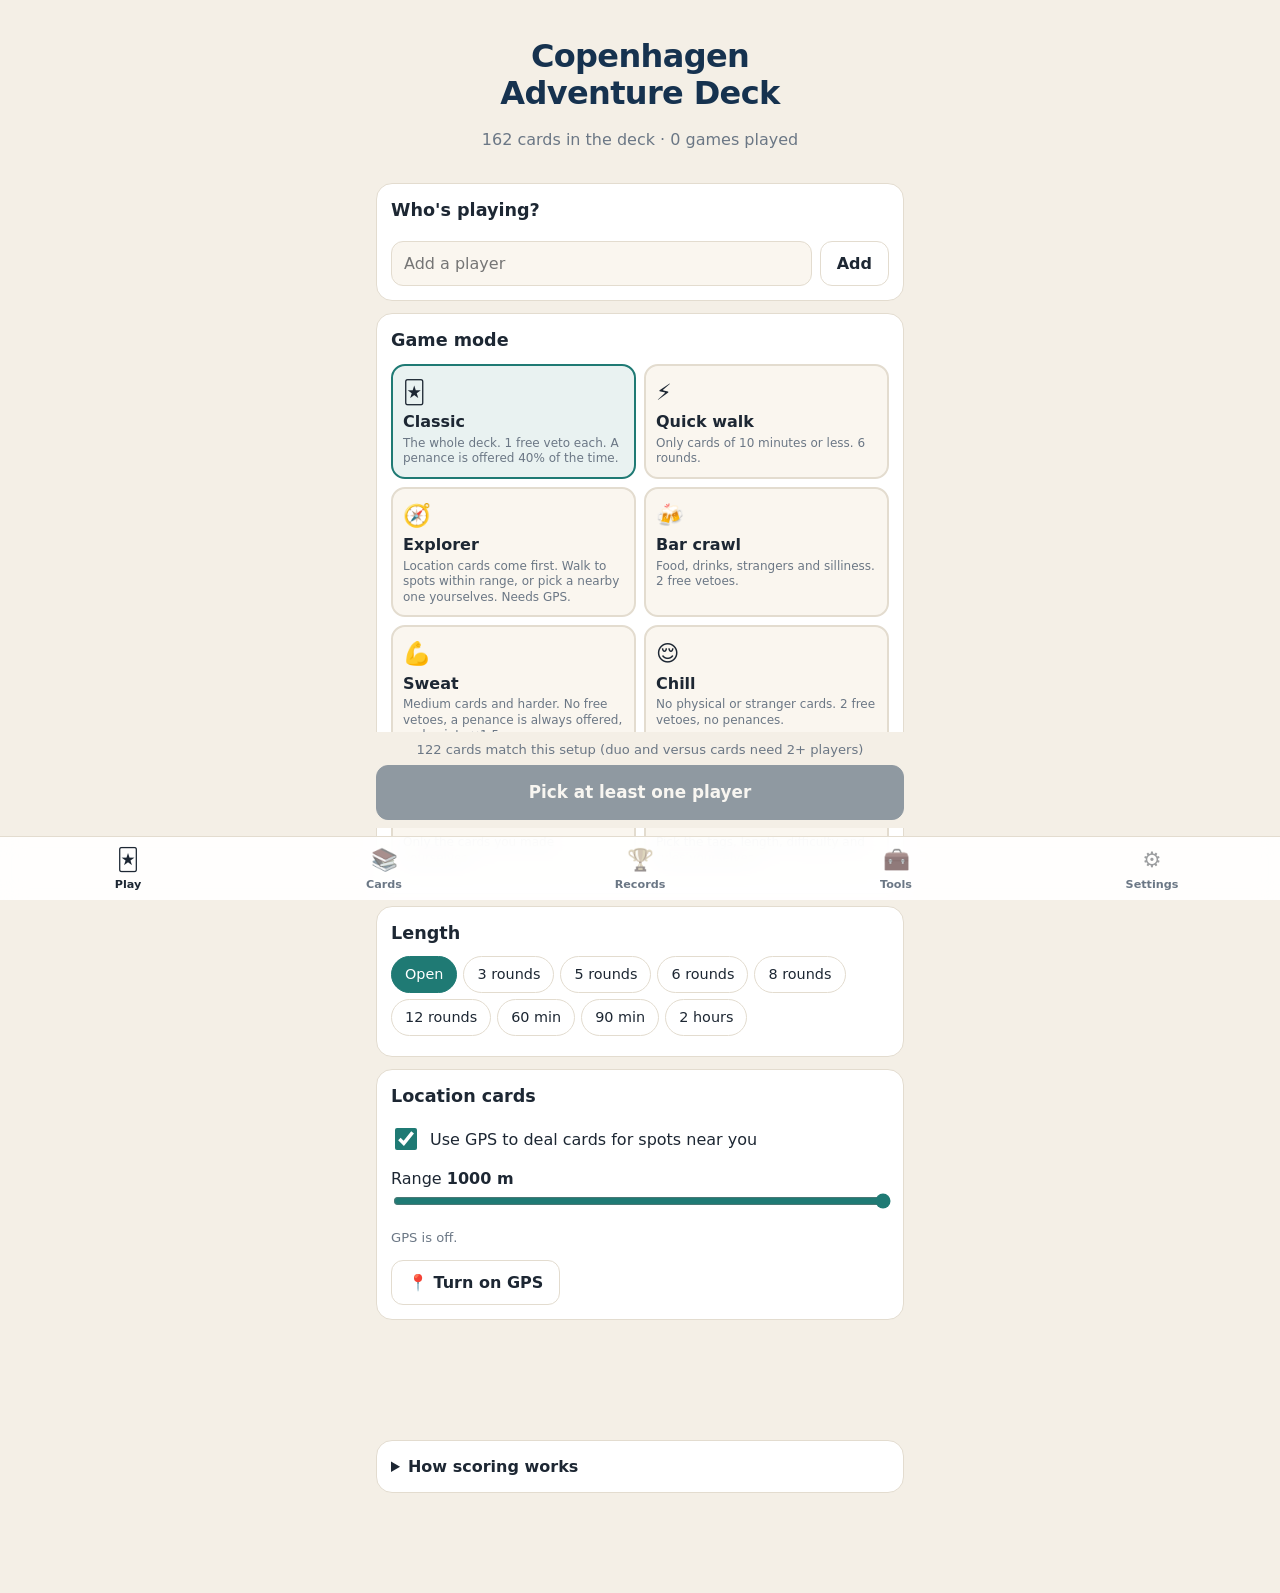
==== index.html @ 1a534b95 "Adventure Deck v2 Rebuild of the Koder challenge app as a home-screen web app: 162 cards (40 locatio" ====
<!DOCTYPE html>
<html lang="en">
<head>
  <meta charset="UTF-8">
  <meta name="viewport" content="width=device-width, initial-scale=1, viewport-fit=cover">
  <title>Adventure Deck</title>
  <meta name="description" content="A challenge card game for walking around Copenhagen with friends.">
  <meta name="theme-color" content="#16324f">
  <meta name="apple-mobile-web-app-capable" content="yes">
  <meta name="mobile-web-app-capable" content="yes">
  <meta name="apple-mobile-web-app-status-bar-style" content="black-translucent">
  <meta name="apple-mobile-web-app-title" content="Adventure Deck">
  <link rel="manifest" href="manifest.webmanifest">
  <link rel="icon" href="icons/icon-192.png">
  <link rel="apple-touch-icon" href="icons/icon-180.png">
  <link rel="stylesheet" href="css/app.css">
</head>
<body>
  <main id="view"><p class="muted center" style="padding-top:40vh">Shuffling the deck…</p></main>
  <nav class="tabs">
    <button data-tab="play" class="on"><span>🃏</span>Play</button>
    <button data-tab="cards"><span>📚</span>Cards</button>
    <button data-tab="records"><span>🏆</span>Records</button>
    <button data-tab="tools"><span>🧰</span>Tools</button>
    <button data-tab="settings"><span>⚙️</span>Settings</button>
  </nav>
  <div id="sheet"></div>
  <div id="toast" role="status" aria-live="polite"></div>
  <noscript>This app needs JavaScript.</noscript>
  <script type="module" src="js/app.js"></script>
</body>
</html>
---- css/app.css ----
/* Copenhagen Adventure Deck. Colours borrowed from Nyhavn facades. */
:root {
  --bg: #f4efe6; --surface: #ffffff; --surface-2: #faf6ef; --ink: #1d2733; --muted: #6b7785; --line: #e3dccf;
  --navy: #16324f; --teal: #1f7a74; --ochre: #d9981c; --red: #c8473b; --green: #2e8b57; --purple: #6b4fa0;
  --d1: var(--teal); --d2: var(--ochre); --d3: var(--red); --d4: var(--purple);
  --radius: 16px; --shadow: 0 6px 20px rgba(22, 50, 79, .10);
  --tabs-h: 64px;
  color-scheme: light;
}
@media (prefers-color-scheme: dark) {
  :root {
    --bg: #0e1620; --surface: #17212c; --surface-2: #1d2935; --ink: #e9eef3; --muted: #93a0ad; --line: #2a3644;
    --navy: #8fb6dc; --shadow: 0 6px 20px rgba(0, 0, 0, .35);
    color-scheme: dark;
  }
}

* { box-sizing: border-box; -webkit-tap-highlight-color: transparent; }
html { -webkit-text-size-adjust: 100%; }
body {
  margin: 0; background: var(--bg); color: var(--ink);
  font: 16px/1.45 -apple-system, BlinkMacSystemFont, "Segoe UI", Roboto, system-ui, sans-serif;
  padding: env(safe-area-inset-top) 0 calc(var(--tabs-h) + env(safe-area-inset-bottom));
  min-height: 100vh;
}
main { max-width: 560px; margin: 0 auto; padding: 12px 16px 24px; }
h1 { font-size: 1.6rem; line-height: 1.15; margin: 8px 0; }
h2 { font-size: 1.1rem; margin: 0 0 10px; }
h3 { font-size: .9rem; margin: 14px 0 6px; color: var(--muted); font-weight: 600; }
small, .small { font-size: .82rem; }
.muted { color: var(--muted); }
.center { text-align: center; }
.warn { color: var(--red); }
a { color: var(--teal); }

/* ── Buttons, chips ─────────────────────────────── */
.btn {
  appearance: none; border: 1px solid var(--line); background: var(--surface); color: var(--ink);
  font: inherit; font-weight: 600; padding: 10px 16px; border-radius: 12px; cursor: pointer;
  display: inline-flex; align-items: center; justify-content: center; gap: 6px; text-decoration: none; min-height: 44px;
  transition: transform .08s, background .15s;
}
.btn:active { transform: scale(.97); }
.btn[disabled] { opacity: .45; pointer-events: none; }
.btn.primary { background: var(--navy); border-color: var(--navy); color: #fff; }
@media (prefers-color-scheme: dark) { .btn.primary { color: #0e1620; } }
.btn.ok { background: var(--green); border-color: var(--green); color: #fff; }
.btn.bad { color: var(--red); border-color: color-mix(in srgb, var(--red) 40%, var(--line)); }
.btn.ghost { background: transparent; border-color: transparent; color: var(--muted); }
.btn.big { padding: 14px 20px; font-size: 1.05rem; min-height: 52px; }
.btn.small { padding: 6px 12px; min-height: 36px; font-size: .88rem; }
.btn small { font-weight: 500; opacity: .85; }
.icon-btn { border: 0; background: transparent; color: var(--ink); font-size: 1.5rem; line-height: 1; padding: 4px 8px; cursor: pointer; }
.file-btn { position: relative; }
.row { display: flex; flex-wrap: wrap; gap: 8px; align-items: center; margin-top: 8px; }
.row.center { justify-content: center; }
.col { display: flex; flex-direction: column; gap: 8px; margin-top: 12px; }

.chips { display: flex; flex-wrap: wrap; gap: 6px; margin: 6px 0; }
.chips.scroll { flex-wrap: nowrap; overflow-x: auto; padding-bottom: 4px; scrollbar-width: none; }
.chips.scroll::-webkit-scrollbar { display: none; }
.chip {
  border: 1px solid var(--line); background: var(--surface); color: var(--ink); border-radius: 999px;
  padding: 7px 13px; font: inherit; font-size: .9rem; cursor: pointer; white-space: nowrap; min-height: 36px;
}
.chip.on { background: var(--teal); border-color: var(--teal); color: #fff; }
.chip.off { background: color-mix(in srgb, var(--red) 15%, var(--surface)); border-color: var(--red); color: var(--red); }

.badge { display: inline-block; font-size: .75rem; font-weight: 600; padding: 3px 8px; border-radius: 999px; background: var(--surface-2); border: 1px solid var(--line); }
.badge.d1 { background: var(--d1); color: #fff; border-color: transparent; }
.badge.d2 { background: var(--d2); color: #fff; border-color: transparent; }
.badge.d3 { background: var(--d3); color: #fff; border-color: transparent; }
.badge.d4 { background: var(--d4); color: #fff; border-color: transparent; }
.badge.place { border-color: var(--teal); color: var(--teal); }
.badge.crew { border-color: var(--ochre); color: var(--ochre); }
.badge.ok { background: var(--green); color: #fff; border-color: transparent; }
.badges, .tags { display: flex; flex-wrap: wrap; gap: 5px; margin-top: 8px; }
.tag { font-size: .78rem; color: var(--muted); }

/* ── Panels ─────────────────────────────────────── */
.panel { background: var(--surface); border: 1px solid var(--line); border-radius: var(--radius); padding: 14px; margin: 12px 0; }
.hero { text-align: center; padding: 18px 0 4px; }
.hero h1 { font-size: 2rem; color: var(--navy); letter-spacing: -.02em; }
.page-head { display: flex; justify-content: space-between; align-items: center; gap: 8px; }
.banner { background: var(--ochre); color: #1d2733; padding: 12px 14px; border-radius: var(--radius); margin: 10px 0; font-weight: 700; display: flex; justify-content: space-between; align-items: center; gap: 8px; flex-wrap: wrap; }
.banner.win { background: var(--green); color: #fff; justify-content: center; }

/* ── Setup ──────────────────────────────────────── */
.inline-add { display: flex; gap: 8px; margin-top: 8px; }
.inline-add input, .search, .editor input, .editor textarea, .editor select {
  flex: 1; font: inherit; font-size: 16px; padding: 10px 12px; border-radius: 12px; border: 1px solid var(--line);
  background: var(--surface-2); color: var(--ink); width: 100%;
}
.search { margin: 8px 0; }
.modes { display: grid; grid-template-columns: 1fr 1fr; gap: 8px; }
.mode {
  text-align: left; border: 2px solid var(--line); background: var(--surface-2); color: var(--ink); border-radius: 14px;
  padding: 10px; font: inherit; cursor: pointer; display: flex; flex-direction: column; gap: 2px;
}
.mode small { color: var(--muted); font-size: .75rem; line-height: 1.3; }
.mode.on { border-color: var(--teal); background: color-mix(in srgb, var(--teal) 10%, var(--surface)); }
.mode-icon { font-size: 1.4rem; }
.custom-mode { margin-top: 8px; }
.switch-row { display: flex; gap: 10px; align-items: center; padding: 6px 0; cursor: pointer; }
.switch-row input { width: 22px; height: 22px; accent-color: var(--teal); }
.range-row { display: block; margin: 8px 0; }
.range-row input { width: 100%; accent-color: var(--teal); }
.start-bar { position: sticky; bottom: calc(var(--tabs-h) + env(safe-area-inset-bottom) + 8px); background: var(--bg); padding: 8px 0; text-align: center; z-index: 2; }
.start-bar .btn { width: 100%; }
.start-bar p { margin: 0 0 6px; }
.rules ul { padding-left: 18px; margin: 8px 0 0; }
.rules li { margin-bottom: 6px; font-size: .92rem; }
.rules summary { font-weight: 700; cursor: pointer; }

/* ── Game ───────────────────────────────────────── */
.game-top { display: flex; justify-content: space-between; align-items: center; padding: 4px 0; }
.gps-pill { border: 1px solid var(--line); border-radius: 999px; background: var(--surface); padding: 2px 8px; cursor: pointer; font-size: .9rem; }
.gps-pill.on { border-color: var(--green); background: color-mix(in srgb, var(--green) 15%, var(--surface)); }
.gps-pill.denied, .gps-pill.off { opacity: .5; }
.scores { display: flex; gap: 6px; overflow-x: auto; padding: 4px 0 8px; scrollbar-width: none; }
.scores::-webkit-scrollbar { display: none; }
.score { flex: 0 0 auto; background: var(--surface); border: 2px solid var(--line); border-radius: 14px; padding: 6px 10px; display: flex; align-items: center; gap: 6px; }
.score.turn { border-color: var(--ochre); box-shadow: 0 0 0 3px color-mix(in srgb, var(--ochre) 25%, transparent); }
.score .nm { font-size: .85rem; max-width: 80px; overflow: hidden; text-overflow: ellipsis; white-space: nowrap; }
.em { font-size: 1.3rem; }
.turn-label { text-align: center; font-weight: 700; font-size: 1.1rem; margin: 10px 0 6px; }
.draw-area { text-align: center; padding: 10px 0; }
.deck-btn {
  width: 100%; max-width: 320px; aspect-ratio: 5/3; border: 0; border-radius: 22px; cursor: pointer; color: #fff;
  font: inherit; font-size: 1.4rem; font-weight: 800; display: flex; flex-direction: column; align-items: center; justify-content: center; gap: 6px;
  background: linear-gradient(135deg, var(--navy), var(--teal)); box-shadow: var(--shadow), inset 0 0 0 6px rgba(255,255,255,.12);
  margin: 6px auto 4px;
}
@media (prefers-color-scheme: dark) { .deck-btn { background: linear-gradient(135deg, #24507c, var(--teal)); } }
.deck-btn span { font-size: 2.6rem; }
.deck-btn:active { transform: scale(.98); }

.card { background: var(--surface); border-radius: 20px; box-shadow: var(--shadow); overflow: hidden; padding: 0 16px 16px; border: 1px solid var(--line); animation: deal .35s ease-out; }
@keyframes deal { from { transform: translateY(18px) rotate(-2deg); opacity: 0; } to { transform: none; opacity: 1; } }
.card-band { margin: 0 -16px 12px; padding: 8px 16px; color: #fff; font-weight: 800; display: flex; justify-content: space-between; letter-spacing: .02em; }
.card.d1 .card-band { background: var(--d1); } .card.d2 .card-band { background: var(--d2); }
.card.d3 .card-band { background: var(--d3); } .card.d4 .card-band { background: var(--d4); }
.card h2 { font-size: 1.45rem; margin: 0 0 6px; }
.card-text { font-size: 1.08rem; margin: 0; }
.place-box { margin-top: 12px; padding: 10px; border-radius: 12px; background: var(--surface-2); border: 1px dashed var(--teal); }
.place-box .row { margin-top: 6px; }

.resolve .pick-label { font-weight: 700; margin: 0 0 4px; }
.resolve-btns { display: grid; grid-template-columns: 1fr 1fr; gap: 8px; margin-top: 10px; }
.resolve-btns .ok { grid-column: 1 / -1; }
.near-list { list-style: none; margin: 0; padding: 0; }
.near-list li { display: flex; justify-content: space-between; align-items: center; gap: 8px; padding: 8px 0; border-top: 1px solid var(--line); }
.near-list li:first-child { border-top: 0; }
.near-list small { display: block; color: var(--muted); }

.penance { background: color-mix(in srgb, var(--green) 10%, var(--surface)); border: 2px solid var(--green); border-radius: 14px; padding: 12px; margin: 10px 0; }
.pen-head { margin: 0; font-weight: 800; color: var(--green); }
.pen-text { font-size: 1.25rem; font-weight: 700; margin: 4px 0; }
.penance .btn { width: 100%; }

/* ── Tools ──────────────────────────────────────── */
.tool { background: var(--surface); border: 1px solid var(--line); border-radius: var(--radius); padding: 12px; margin: 12px 0; text-align: center; }
.tool-head { font-weight: 700; text-align: left; margin-bottom: 6px; }
.tool .row { justify-content: center; }
.clock { font-size: 3.4rem; font-weight: 800; font-variant-numeric: tabular-nums; letter-spacing: -.02em; }
.clock-done { color: var(--red); animation: pulse 1s infinite; }
@keyframes pulse { 50% { opacity: .35; } }
.laps { text-align: left; display: inline-block; margin: 6px 0 0; }
.big-result { font-size: 1.35rem; font-weight: 800; margin: 8px 0; }
.big-result.huge { font-size: 3.4rem; }
.arrow { font-size: 4rem; line-height: 1; display: inline-block; transition: transform .6s cubic-bezier(.2,.9,.3,1.2); color: var(--teal); }
.bingo { display: grid; grid-template-columns: repeat(4, minmax(0, 1fr)); gap: 5px; }
.bingo-cell { overflow-wrap: anywhere; hyphens: auto; min-width: 0; aspect-ratio: 1;border: 1px solid var(--line); border-radius: 10px; background: var(--surface-2); color: var(--ink); font: inherit; font-size: .72rem; line-height: 1.15; padding: 4px; cursor: pointer; }
.bingo-cell.on { background: var(--teal); color: #fff; border-color: var(--teal); }
.tarot { display: grid; gap: 6px; text-align: left; margin: 6px 0; }
.tarot div { display: flex; justify-content: space-between; gap: 10px; padding: 6px 8px; border-radius: 8px; background: var(--surface-2); }
.tarot span { color: var(--muted); text-align: right; }
.photo-slot img, .log-photo img { width: 100%; border-radius: 12px; margin: 6px 0; display: block; }
.tool-grid { display: grid; grid-template-columns: repeat(3, 1fr); gap: 6px; margin: 8px 0; }
.tool-grid button { border: 1px solid var(--line); background: var(--surface); color: var(--ink); border-radius: 12px; padding: 8px 4px; font: inherit; font-size: .78rem; display: flex; flex-direction: column; align-items: center; gap: 2px; cursor: pointer; }
.tool-grid button span { font-size: 1.4rem; }
.tool-grid button.on { border-color: var(--teal); background: color-mix(in srgb, var(--teal) 12%, var(--surface)); }

/* ── Card list and editor ───────────────────────── */
.card-item { background: var(--surface); border: 1px solid var(--line); border-radius: 14px; padding: 12px; margin: 8px 0; }
.card-item.is-off { opacity: .5; }
.card-item p { margin: 4px 0 0; font-size: .93rem; }
.ci-head { display: flex; justify-content: space-between; gap: 8px; }
.pts { font-weight: 800; color: var(--teal); }
.editor { display: flex; flex-direction: column; gap: 12px; }
.editor label { display: flex; flex-direction: column; gap: 4px; font-weight: 600; font-size: .9rem; }
.editor fieldset { border: 0; padding: 0; margin: 0; }
.editor legend { font-weight: 600; font-size: .9rem; margin-bottom: 4px; }
.seg { display: flex; gap: 6px; }
.seg.wrap { flex-wrap: wrap; }
.seg label { flex: 1 1 auto; font-weight: 500; }
.seg input { position: absolute; opacity: 0; pointer-events: none; }
.seg span { display: flex; flex-direction: column; align-items: center; padding: 8px 10px; border: 1px solid var(--line); border-radius: 10px; background: var(--surface-2); cursor: pointer; text-align: center; font-size: .88rem; }
.seg span small { color: var(--muted); }
.seg input:checked + span { background: var(--teal); color: #fff; border-color: var(--teal); }
.seg input:checked + span small { color: #fff; }
.seg input:focus-visible + span { outline: 2px solid var(--navy); }
.emoji-pick span { font-size: 1.4rem; padding: 4px 8px; }

/* ── Records ────────────────────────────────────── */
.seg-tabs { display: flex; background: var(--surface-2); border: 1px solid var(--line); border-radius: 12px; padding: 3px; margin: 8px 0; }
.seg-tabs button { flex: 1; border: 0; background: transparent; color: var(--ink); font: inherit; font-size: .85rem; font-weight: 600; padding: 8px 4px; border-radius: 9px; cursor: pointer; }
.seg-tabs button.on { background: var(--surface); box-shadow: 0 1px 4px rgba(0,0,0,.12); }
.board { list-style: none; padding: 0; margin: 8px 0; counter-reset: r; }
.board li { counter-increment: r; display: flex; align-items: center; gap: 10px; background: var(--surface); border: 1px solid var(--line); border-radius: 12px; padding: 10px 12px; margin-bottom: 6px; }
.board li::before { content: counter(r); font-weight: 800; color: var(--muted); width: 1.4em; text-align: center; }
.board li:nth-child(1)::before { content: '🥇'; } .board li:nth-child(2)::before { content: '🥈'; } .board li:nth-child(3)::before { content: '🥉'; }
.board li div { flex: 1; min-width: 0; }
.board small { display: block; color: var(--muted); }
.board .val { font-weight: 800; font-size: 1.2rem; color: var(--teal); }
.history, .players { list-style: none; padding: 0; margin: 8px 0; }
.history button { width: 100%; display: flex; justify-content: space-between; align-items: center; gap: 8px; text-align: left; border: 1px solid var(--line); background: var(--surface); color: var(--ink); border-radius: 12px; padding: 10px 12px; margin-bottom: 6px; font: inherit; cursor: pointer; }
.history small { display: block; color: var(--muted); }
.players li { display: flex; align-items: center; gap: 10px; background: var(--surface); border: 1px solid var(--line); border-radius: 12px; padding: 8px 12px; margin-bottom: 6px; }
.players li b { flex: 1; }
.tbl { width: 100%; border-collapse: collapse; }
.tbl td, .tbl th { padding: 6px 4px; border-bottom: 1px solid var(--line); text-align: right; }
.tbl td:first-child, .tbl th:first-child { text-align: left; }
.log { padding-left: 20px; }
.log li { margin-bottom: 8px; }
.log small { color: var(--muted); }
.podium { display: flex; justify-content: center; align-items: flex-end; gap: 8px; margin: 12px 0; }
.pod { display: flex; flex-direction: column; align-items: center; gap: 2px; width: 30%; }
.pod .em { font-size: 2rem; }
.pod .step { width: 100%; border-radius: 12px 12px 0 0; display: flex; justify-content: center; padding-top: 6px; font-size: 1.6rem; }
.pod.p1 { order: 2; } .pod.p1 .step { height: 90px; background: var(--ochre); }
.pod.p2 { order: 1; } .pod.p2 .step { height: 64px; background: #a8b3bd; }
.pod.p3 { order: 3; } .pod.p3 .step { height: 44px; background: #c48a5a; }
.awards { list-style: none; padding: 0; margin: 0; }
.awards li { display: flex; gap: 10px; align-items: center; padding: 6px 0; }
.awards small { display: block; color: var(--muted); }

/* ── Tabs, sheet, toast ─────────────────────────── */
.tabs {
  position: fixed; left: 0; right: 0; bottom: 0; z-index: 10; display: flex; justify-content: space-around;
  background: color-mix(in srgb, var(--surface) 92%, transparent); backdrop-filter: blur(12px); -webkit-backdrop-filter: blur(12px);
  border-top: 1px solid var(--line); padding-bottom: env(safe-area-inset-bottom); height: calc(var(--tabs-h) + env(safe-area-inset-bottom));
}
.tabs button { flex: 1; border: 0; background: transparent; color: var(--muted); font: inherit; font-size: .7rem; font-weight: 600; display: flex; flex-direction: column; align-items: center; justify-content: center; gap: 2px; cursor: pointer; }
.tabs button span { font-size: 1.35rem; filter: grayscale(.8); opacity: .7; }
.tabs button.on { color: var(--ink); }
.tabs button.on span { filter: none; opacity: 1; }
#sheet { position: fixed; inset: 0; z-index: 20; pointer-events: none; }
#sheet.open { pointer-events: auto; }
.backdrop { position: absolute; inset: 0; background: rgba(10, 20, 30, .45); animation: fade .2s; }
.sheet {
  position: absolute; left: 0; right: 0; bottom: 0; max-height: 88vh; overflow-y: auto; -webkit-overflow-scrolling: touch;
  background: var(--bg); border-radius: 22px 22px 0 0; padding: 18px 16px calc(18px + env(safe-area-inset-bottom));
  max-width: 600px; margin: 0 auto; animation: up .25s ease-out;
  box-shadow: 0 -8px 30px rgba(0, 0, 0, .35); border-top: 1px solid var(--line);
}
.sheet::before { content: ''; display: block; width: 40px; height: 5px; border-radius: 3px; background: var(--line); margin: -6px auto 12px; }
@keyframes up { from { transform: translateY(40px); opacity: 0; } }
@keyframes fade { from { opacity: 0; } }
#toast {
  position: fixed; left: 50%; bottom: calc(var(--tabs-h) + env(safe-area-inset-bottom) + 16px); transform: translate(-50%, 20px);
  background: var(--ink); color: var(--bg); padding: 10px 16px; border-radius: 999px; font-weight: 600; font-size: .92rem;
  opacity: 0; transition: .25s; z-index: 30; pointer-events: none; max-width: calc(100% - 32px); text-align: center;
}
#toast.show { opacity: 1; transform: translate(-50%, 0); }
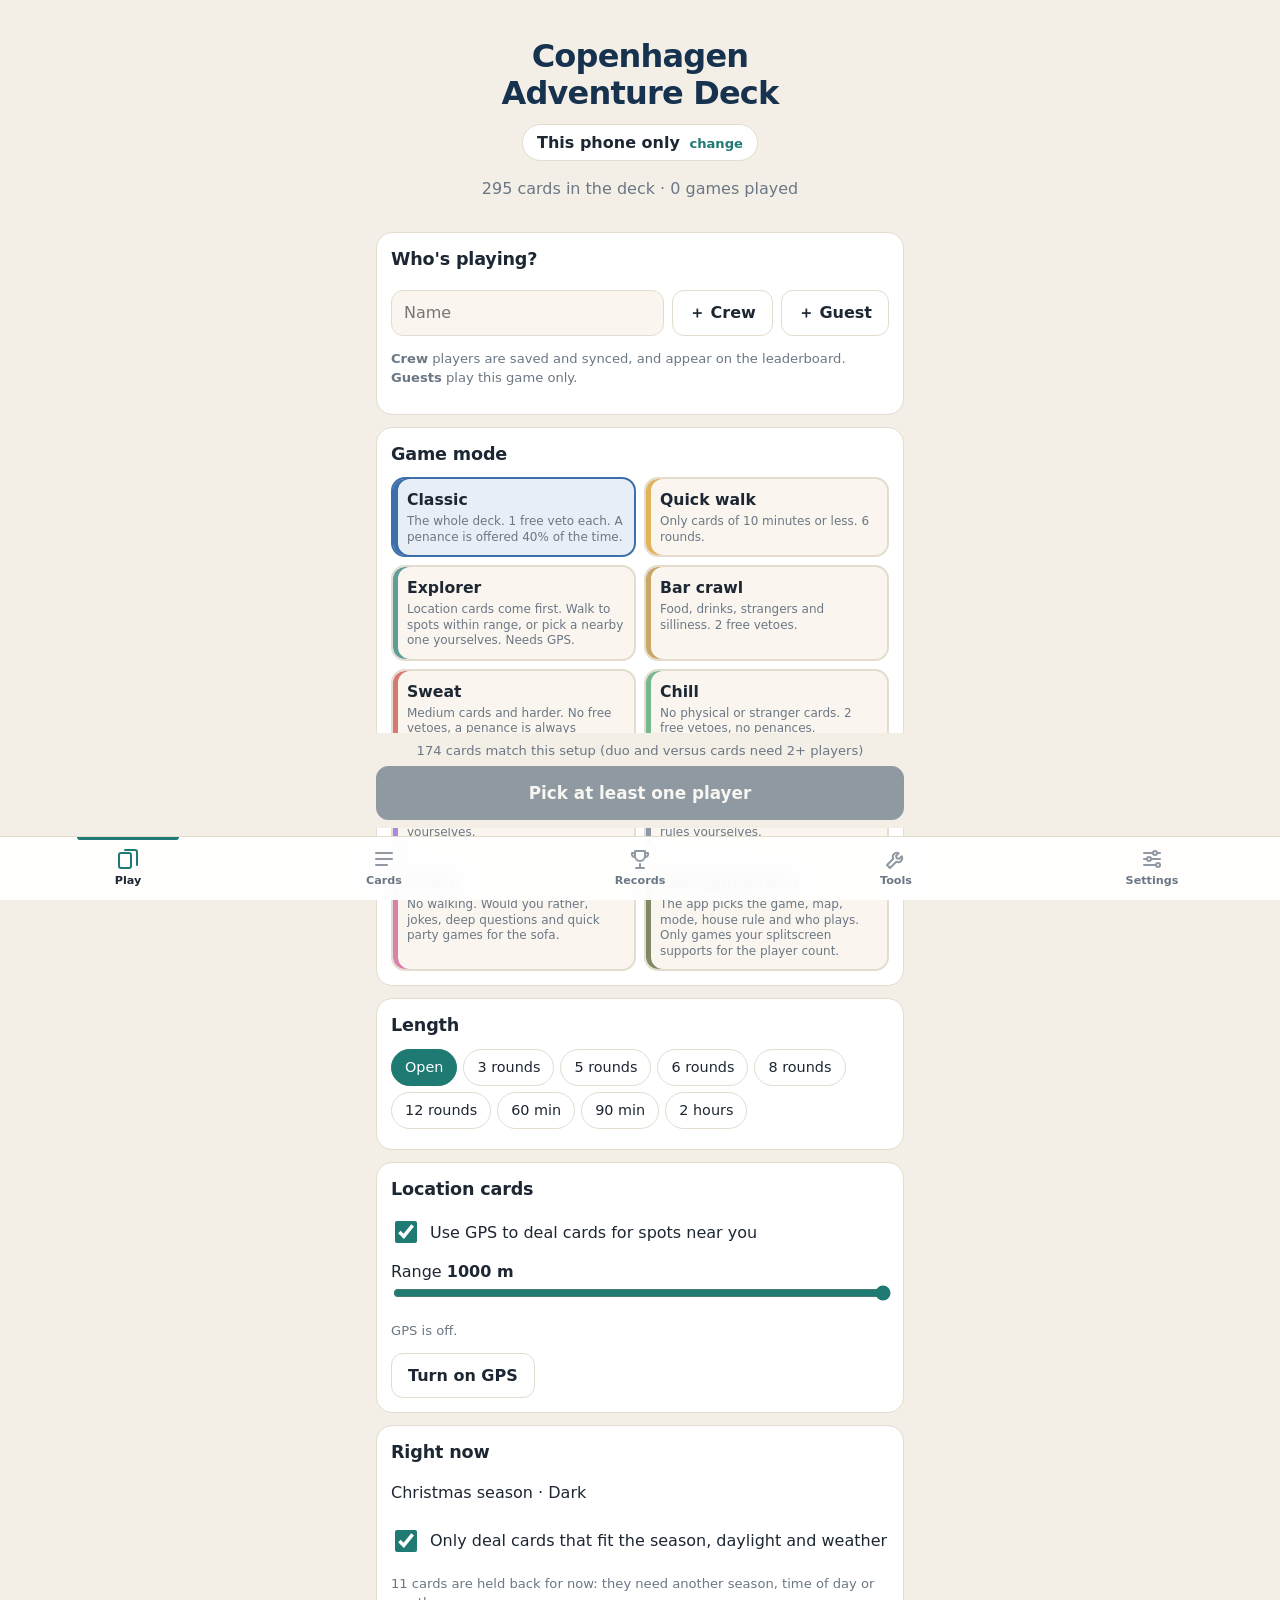
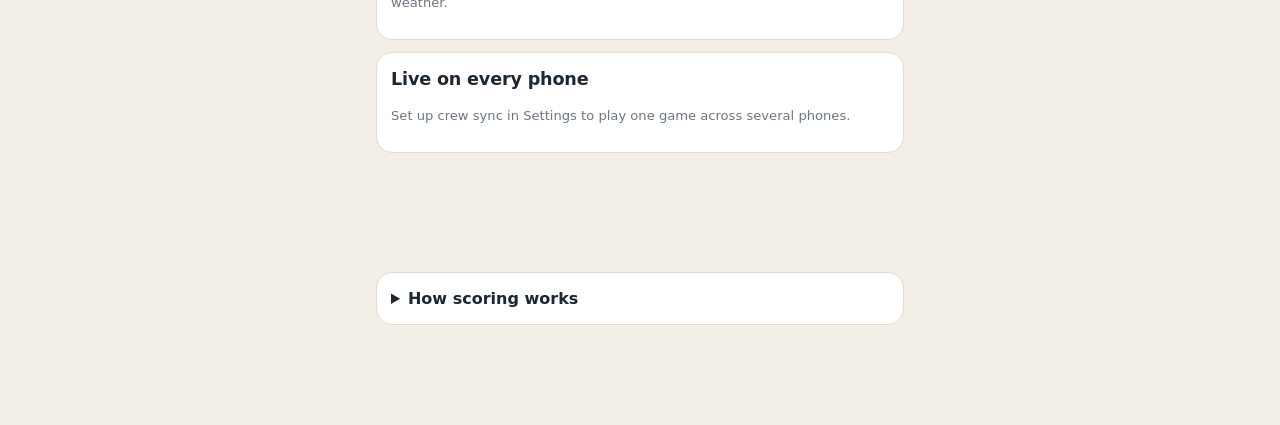
==== commit f7472e76: "Design: colors instead of emojis - Players get colored initial avatars (choose the color in the play" ====
--- a/index.html
+++ b/index.html
@@ -18,11 +18,11 @@
 <body>
   <main id="view"><p class="muted center" style="padding-top:40vh">Shuffling the deck…</p></main>
   <nav class="tabs">
-    <button data-tab="play" class="on"><span>🃏</span>Play</button>
-    <button data-tab="cards"><span>📚</span>Cards</button>
-    <button data-tab="records"><span>🏆</span>Records</button>
-    <button data-tab="tools"><span>🧰</span>Tools</button>
-    <button data-tab="settings"><span>⚙️</span>Settings</button>
+    <button data-tab="play" class="on"><svg class="ic" viewBox="0 0 24 24" fill="none" stroke="currentColor" stroke-width="2" stroke-linecap="round" stroke-linejoin="round" aria-hidden="true"><rect x="3" y="6" width="12" height="15" rx="2"/><path d="M9 3h10a2 2 0 0 1 2 2v13"/></svg>Play</button>
+    <button data-tab="cards"><svg class="ic" viewBox="0 0 24 24" fill="none" stroke="currentColor" stroke-width="2" stroke-linecap="round" stroke-linejoin="round" aria-hidden="true"><path d="M4 6h16M4 12h16M4 18h11"/></svg>Cards</button>
+    <button data-tab="records"><svg class="ic" viewBox="0 0 24 24" fill="none" stroke="currentColor" stroke-width="2" stroke-linecap="round" stroke-linejoin="round" aria-hidden="true"><path d="M8 21h8M12 17v4M7 4h10v5a5 5 0 0 1-10 0V4zM7 6H4a3 3 0 0 0 3 4M17 6h3a3 3 0 0 1-3 4"/></svg>Records</button>
+    <button data-tab="tools"><svg class="ic" viewBox="0 0 24 24" fill="none" stroke="currentColor" stroke-width="2" stroke-linecap="round" stroke-linejoin="round" aria-hidden="true"><path d="M14.7 6.3a4 4 0 0 0-5.4 5.4L3 18l3 3 6.3-6.3a4 4 0 0 0 5.4-5.4l-2.6 2.6-2.4-.6-.6-2.4z"/></svg>Tools</button>
+    <button data-tab="settings"><svg class="ic" viewBox="0 0 24 24" fill="none" stroke="currentColor" stroke-width="2" stroke-linecap="round" stroke-linejoin="round" aria-hidden="true"><path d="M4 6h9M17 6h3M4 12h3M11 12h9M4 18h12M20 18h0"/><circle cx="15" cy="6" r="2"/><circle cx="9" cy="12" r="2"/><circle cx="18" cy="18" r="2"/></svg>Settings</button>
   </nav>
   <div id="sheet"></div>
   <div id="toast" role="status" aria-live="polite"></div>
--- a/css/app.css
+++ b/css/app.css
@@ -74,8 +74,10 @@
 .badge.place { border-color: var(--teal); color: var(--teal); }
 .badge.crew { border-color: var(--ochre); color: var(--ochre); }
 .badge.ok { background: var(--green); color: #fff; border-color: transparent; }
+.badge.when { border-style: dashed; border-color: var(--navy); }
+.cond-line { text-align: center; margin: -2px 0 6px; }
 .badges, .tags { display: flex; flex-wrap: wrap; gap: 5px; margin-top: 8px; }
-.tag { font-size: .78rem; color: var(--muted); }
+.tag { font-size: .78rem; color: var(--muted); display: inline-flex; align-items: center; gap: 5px; margin-right: 8px; }
 
 /* ── Panels ─────────────────────────────────────── */
 .panel { background: var(--surface); border: 1px solid var(--line); border-radius: var(--radius); padding: 14px; margin: 12px 0; }
@@ -84,6 +86,17 @@
 .page-head { display: flex; justify-content: space-between; align-items: center; gap: 8px; }
 .banner { background: var(--ochre); color: #1d2733; padding: 12px 14px; border-radius: var(--radius); margin: 10px 0; font-weight: 700; display: flex; justify-content: space-between; align-items: center; gap: 8px; flex-wrap: wrap; }
 .banner.win { background: var(--green); color: #fff; justify-content: center; }
+.banner.soft { background: color-mix(in srgb, var(--ochre) 18%, var(--surface)); color: var(--ink); font-weight: 600; border: 1px solid var(--ochre); }
+.who-am-i { border: 2px solid var(--ochre); }
+.chip.guest { background: var(--surface-2); color: var(--ink); border-style: dashed; border-color: var(--teal); }
+.turn-label.mine { color: var(--ochre); font-size: 1.3rem; }
+.score.me .nm { font-weight: 800; }
+.board li.me, .players li.me { border: 2px solid var(--ochre); }
+.you { background: var(--ochre); color: #1d2733; border-radius: 999px; padding: 1px 7px; font-size: .7rem; font-weight: 800; vertical-align: middle; }
+.players.deleted li { flex-wrap: wrap; opacity: .85; border-style: dashed; }
+.players.deleted .row { width: 100%; margin-top: 4px; }
+.players.deleted select { flex: 1; min-width: 0; font: inherit; font-size: 16px; padding: 6px 10px; border-radius: 10px; border: 1px solid var(--line); background: var(--surface-2); color: var(--ink); }
+.inline-add select { flex: 1; font: inherit; font-size: 16px; padding: 10px 12px; border-radius: 12px; border: 1px solid var(--line); background: var(--surface-2); color: var(--ink); min-width: 0; }
 
 /* ── Setup ──────────────────────────────────────── */
 .inline-add { display: flex; gap: 8px; margin-top: 8px; }
@@ -95,11 +108,11 @@
 .modes { display: grid; grid-template-columns: 1fr 1fr; gap: 8px; }
 .mode {
   text-align: left; border: 2px solid var(--line); background: var(--surface-2); color: var(--ink); border-radius: 14px;
-  padding: 10px; font: inherit; cursor: pointer; display: flex; flex-direction: column; gap: 2px;
+  padding: 10px 10px 10px 14px; font: inherit; cursor: pointer; display: flex; flex-direction: column; gap: 2px; box-shadow: inset 5px 0 0 color-mix(in srgb, var(--c) 70%, transparent);
 }
 .mode small { color: var(--muted); font-size: .75rem; line-height: 1.3; }
-.mode.on { border-color: var(--teal); background: color-mix(in srgb, var(--teal) 10%, var(--surface)); }
-.mode-icon { font-size: 1.4rem; }
+.mode.on { border-color: var(--c); background: color-mix(in srgb, var(--c) 12%, var(--surface)); box-shadow: inset 5px 0 0 var(--c); }
+.mode b { font-size: .98rem; }
 .custom-mode { margin-top: 8px; }
 .switch-row { display: flex; gap: 10px; align-items: center; padding: 6px 0; cursor: pointer; }
 .switch-row input { width: 22px; height: 22px; accent-color: var(--teal); }
@@ -117,6 +130,11 @@
 .gps-pill { border: 1px solid var(--line); border-radius: 999px; background: var(--surface); padding: 2px 8px; cursor: pointer; font-size: .9rem; }
 .gps-pill.on { border-color: var(--green); background: color-mix(in srgb, var(--green) 15%, var(--surface)); }
 .gps-pill.denied, .gps-pill.off { opacity: .5; }
+.live-pill { border: 1px solid var(--teal); border-radius: 999px; background: color-mix(in srgb, var(--teal) 14%, var(--surface)); color: var(--ink); padding: 2px 10px; margin-right: 4px; cursor: pointer; font: inherit; font-size: .85rem; font-weight: 700; letter-spacing: .08em; }
+.live-pill.bad { border-color: var(--red); background: color-mix(in srgb, var(--red) 14%, var(--surface)); }
+.join-code { font-size: 3.6rem; font-weight: 800; letter-spacing: .25em; text-align: center; color: var(--teal); margin: 8px 0; font-variant-numeric: tabular-nums; }
+.code-input { text-transform: uppercase; letter-spacing: .3em; font-weight: 700; text-align: center; }
+body.busy [data-act] { opacity: .7; }
 .scores { display: flex; gap: 6px; overflow-x: auto; padding: 4px 0 8px; scrollbar-width: none; }
 .scores::-webkit-scrollbar { display: none; }
 .score { flex: 0 0 auto; background: var(--surface); border: 2px solid var(--line); border-radius: 14px; padding: 6px 10px; display: flex; align-items: center; gap: 6px; }
@@ -132,7 +150,7 @@
   margin: 6px auto 4px;
 }
 @media (prefers-color-scheme: dark) { .deck-btn { background: linear-gradient(135deg, #24507c, var(--teal)); } }
-.deck-btn span { font-size: 2.6rem; }
+.deck-btn .ic { width: 44px; height: 44px; stroke-width: 1.6; }
 .deck-btn:active { transform: scale(.98); }
 
 .card { background: var(--surface); border-radius: 20px; box-shadow: var(--shadow); overflow: hidden; padding: 0 16px 16px; border: 1px solid var(--line); animation: deal .35s ease-out; }
@@ -141,11 +159,17 @@
 .card.d1 .card-band { background: var(--d1); } .card.d2 .card-band { background: var(--d2); }
 .card.d3 .card-band { background: var(--d3); } .card.d4 .card-band { background: var(--d4); }
 .card h2 { font-size: 1.45rem; margin: 0 0 6px; }
-.card-text { font-size: 1.08rem; margin: 0; }
+.card-text { font-size: 1.08rem; margin: 0; white-space: pre-line; }
 .place-box { margin-top: 12px; padding: 10px; border-radius: 12px; background: var(--surface-2); border: 1px dashed var(--teal); }
 .place-box .row { margin-top: 6px; }
 
 .resolve .pick-label { font-weight: 700; margin: 0 0 4px; }
+.picker { border-radius: 12px; padding: 8px; margin: -8px -8px 4px; border: 2px solid transparent; }
+.picker.needed { border-color: var(--ochre); background: color-mix(in srgb, var(--ochre) 10%, transparent); }
+.picker.nudge { animation: nudge .5s ease-in-out 2; }
+@keyframes nudge { 0%, 100% { transform: none; } 25% { transform: translateX(-6px); } 75% { transform: translateX(6px); } }
+.btn.waiting { filter: saturate(.45); }
+.btn.waiting small { font-weight: 600; }
 .resolve-btns { display: grid; grid-template-columns: 1fr 1fr; gap: 8px; margin-top: 10px; }
 .resolve-btns .ok { grid-column: 1 / -1; }
 .near-list { list-style: none; margin: 0; padding: 0; }
@@ -178,7 +202,7 @@
 .photo-slot img, .log-photo img { width: 100%; border-radius: 12px; margin: 6px 0; display: block; }
 .tool-grid { display: grid; grid-template-columns: repeat(3, 1fr); gap: 6px; margin: 8px 0; }
 .tool-grid button { border: 1px solid var(--line); background: var(--surface); color: var(--ink); border-radius: 12px; padding: 8px 4px; font: inherit; font-size: .78rem; display: flex; flex-direction: column; align-items: center; gap: 2px; cursor: pointer; }
-.tool-grid button span { font-size: 1.4rem; }
+.tool-grid button { min-height: 52px; justify-content: center; font-size: .82rem; font-weight: 600; }
 .tool-grid button.on { border-color: var(--teal); background: color-mix(in srgb, var(--teal) 12%, var(--surface)); }
 
 /* ── Card list and editor ───────────────────────── */
@@ -200,7 +224,10 @@
 .seg input:checked + span { background: var(--teal); color: #fff; border-color: var(--teal); }
 .seg input:checked + span small { color: #fff; }
 .seg input:focus-visible + span { outline: 2px solid var(--navy); }
-.emoji-pick span { font-size: 1.4rem; padding: 4px 8px; }
+.swatches { display: flex; flex-wrap: wrap; gap: 8px; }
+.swatches input { position: absolute; opacity: 0; pointer-events: none; }
+.swatches span { width: 40px; height: 40px; border-radius: 50%; background: var(--c); color: #fff; font-weight: 800; display: grid; place-items: center; cursor: pointer; border: 3px solid transparent; }
+.swatches input:checked + span { border-color: var(--ink); box-shadow: 0 0 0 2px var(--bg) inset; }
 
 /* ── Records ────────────────────────────────────── */
 .seg-tabs { display: flex; background: var(--surface-2); border: 1px solid var(--line); border-radius: 12px; padding: 3px; margin: 8px 0; }
@@ -208,8 +235,8 @@
 .seg-tabs button.on { background: var(--surface); box-shadow: 0 1px 4px rgba(0,0,0,.12); }
 .board { list-style: none; padding: 0; margin: 8px 0; counter-reset: r; }
 .board li { counter-increment: r; display: flex; align-items: center; gap: 10px; background: var(--surface); border: 1px solid var(--line); border-radius: 12px; padding: 10px 12px; margin-bottom: 6px; }
-.board li::before { content: counter(r); font-weight: 800; color: var(--muted); width: 1.4em; text-align: center; }
-.board li:nth-child(1)::before { content: '🥇'; } .board li:nth-child(2)::before { content: '🥈'; } .board li:nth-child(3)::before { content: '🥉'; }
+.board li::before { content: counter(r); font-weight: 800; font-size: .85rem; color: var(--muted); width: 1.8em; height: 1.8em; border-radius: 50%; display: grid; place-items: center; flex: 0 0 auto; background: var(--surface-2); }
+.board li:nth-child(1)::before { background: var(--gold); color: #3a2a00; } .board li:nth-child(2)::before { background: var(--silver); color: #222; } .board li:nth-child(3)::before { background: var(--bronze); color: #fff; }
 .board li div { flex: 1; min-width: 0; }
 .board small { display: block; color: var(--muted); }
 .board .val { font-weight: 800; font-size: 1.2rem; color: var(--teal); }
@@ -226,8 +253,8 @@
 .log small { color: var(--muted); }
 .podium { display: flex; justify-content: center; align-items: flex-end; gap: 8px; margin: 12px 0; }
 .pod { display: flex; flex-direction: column; align-items: center; gap: 2px; width: 30%; }
-.pod .em { font-size: 2rem; }
-.pod .step { width: 100%; border-radius: 12px 12px 0 0; display: flex; justify-content: center; padding-top: 6px; font-size: 1.6rem; }
+.pod .av { width: 52px; height: 52px; font-size: 1.15rem; }
+.pod .step { width: 100%; border-radius: 12px 12px 0 0; display: flex; justify-content: center; padding-top: 8px; font-size: 1.4rem; font-weight: 800; color: rgba(0,0,0,.55); }
 .pod.p1 { order: 2; } .pod.p1 .step { height: 90px; background: var(--ochre); }
 .pod.p2 { order: 1; } .pod.p2 .step { height: 64px; background: #a8b3bd; }
 .pod.p3 { order: 3; } .pod.p3 .step { height: 44px; background: #c48a5a; }
@@ -242,9 +269,11 @@
   border-top: 1px solid var(--line); padding-bottom: env(safe-area-inset-bottom); height: calc(var(--tabs-h) + env(safe-area-inset-bottom));
 }
 .tabs button { flex: 1; border: 0; background: transparent; color: var(--muted); font: inherit; font-size: .7rem; font-weight: 600; display: flex; flex-direction: column; align-items: center; justify-content: center; gap: 2px; cursor: pointer; }
-.tabs button span { font-size: 1.35rem; filter: grayscale(.8); opacity: .7; }
+.tabs button .ic { width: 24px; height: 24px; opacity: .75; }
 .tabs button.on { color: var(--ink); }
-.tabs button.on span { filter: none; opacity: 1; }
+.tabs button.on .ic { opacity: 1; color: var(--teal); }
+.tabs button.on { position: relative; }
+.tabs button.on::before { content: ""; position: absolute; top: 0; left: 30%; right: 30%; height: 3px; border-radius: 0 0 3px 3px; background: var(--teal); }
 #sheet { position: fixed; inset: 0; z-index: 20; pointer-events: none; }
 #sheet.open { pointer-events: auto; }
 .backdrop { position: absolute; inset: 0; background: rgba(10, 20, 30, .45); animation: fade .2s; }
@@ -257,9 +286,72 @@
 .sheet::before { content: ''; display: block; width: 40px; height: 5px; border-radius: 3px; background: var(--line); margin: -6px auto 12px; }
 @keyframes up { from { transform: translateY(40px); opacity: 0; } }
 @keyframes fade { from { opacity: 0; } }
+.crew-chip { border: 1px solid var(--line); background: var(--surface); color: var(--ink); border-radius: 999px; padding: 6px 14px; font: inherit; font-weight: 700; cursor: pointer; margin-top: 4px; }
+.crew-chip small { color: var(--teal); font-weight: 600; margin-left: 4px; }
+.crew-list { list-style: none; padding: 0; margin: 8px 0; }
+.crew-list li { display: flex; flex-wrap: wrap; justify-content: space-between; align-items: center; gap: 6px; border: 1px solid var(--line); border-radius: 12px; padding: 10px 12px; margin-bottom: 6px; background: var(--surface-2); }
+.crew-list li.on { border: 2px solid var(--teal); }
+.crew-list .row { margin-top: 0; }
+.crew-name { display: flex; flex-direction: column; min-width: 0; }
+.crew-name small { color: var(--muted); }
+.invite-code { font: 700 1.15rem/1.4 ui-monospace, Menlo, Consolas, monospace; letter-spacing: .04em; text-align: center; padding: 14px; margin: 8px 0; border: 2px dashed var(--teal); border-radius: 12px; background: var(--surface-2); word-break: break-all; user-select: all; -webkit-user-select: all; }
+.code-input.small-code { letter-spacing: .05em; font-size: 15px; text-align: left; }
+.advanced { margin-top: 14px; }
+.advanced summary { font-weight: 700; cursor: pointer; color: var(--muted); }
+#update-banner {
+  position: sticky; top: 0; z-index: 15; display: flex; justify-content: center; align-items: center; gap: 10px;
+  padding: calc(8px + env(safe-area-inset-top)) 12px 8px; margin-top: calc(-1 * env(safe-area-inset-top));
+  background: var(--teal); color: #fff; font-weight: 700; font-size: .92rem;
+}
 #toast {
   position: fixed; left: 50%; bottom: calc(var(--tabs-h) + env(safe-area-inset-bottom) + 16px); transform: translate(-50%, 20px);
   background: var(--ink); color: var(--bg); padding: 10px 16px; border-radius: 999px; font-weight: 600; font-size: .92rem;
   opacity: 0; transition: .25s; z-index: 30; pointer-events: none; max-width: calc(100% - 32px); text-align: center;
 }
 #toast.show { opacity: 1; transform: translate(-50%, 0); }
+
+/* ── Claims (live games: the others confirm Done/Failed) ── */
+.claim { border: 2px solid var(--ochre); }
+.claim-what { font-size: 1.05rem; margin: 0 0 8px; }
+.votes { list-style: none; padding: 0; margin: 6px 0; }
+.votes li { display: flex; justify-content: space-between; align-items: center; gap: 8px; padding: 6px 0; border-top: 1px solid var(--line); flex-wrap: wrap; }
+.votes li:first-child { border-top: 0; }
+.votes .row { margin-top: 0; }
+.vote.yes { color: var(--green); }
+.vote.no { color: var(--red); }
+
+/* ── Lobby and turns ── */
+.lobby .join-code { margin: 4px 0 10px; }
+.lobby-list li b small { font-weight: 500; }
+.deck-btn.waiting-turn { background: var(--surface-2); color: var(--muted); box-shadow: none; border: 2px dashed var(--line); cursor: default; font-size: 1.1rem; }
+
+/* ── Design system: color tokens, avatars, dots, tinted pills, icons ── */
+:root { --gold: #e3b341; --silver: #c3cad3; --bronze: #b87333; --team0: #c8473b; --team1: #2f7fc4; --team2: #3f9d64; --team3: #c9a227; }
+.ic { width: 20px; height: 20px; flex: 0 0 auto; vertical-align: -4px; }
+.ic.sm { width: 15px; height: 15px; vertical-align: -2px; }
+.ic.lg { width: 44px; height: 44px; }
+.av { display: inline-grid; place-items: center; width: 34px; height: 34px; border-radius: 50%; background: var(--c); color: #fff; font-weight: 800; font-size: .8rem; letter-spacing: .02em; flex: 0 0 auto; line-height: 1; }
+.av.sm { width: 22px; height: 22px; font-size: .62rem; margin-right: 6px; vertical-align: -6px; }
+.chip .av.sm { margin-left: -6px; }
+.dot { display: inline-block; width: 9px; height: 9px; border-radius: 50%; background: var(--c); margin-right: 6px; flex: 0 0 auto; }
+.badge { display: inline-flex; align-items: center; gap: 4px; }
+.badge.tint { background: color-mix(in srgb, var(--c) 14%, var(--surface)); border-color: color-mix(in srgb, var(--c) 35%, transparent); color: color-mix(in srgb, var(--c) 85%, var(--ink)); }
+.badge.when { border-style: dashed; }
+.award { display: inline-block; min-width: 76px; text-align: center; padding: 4px 10px; border-radius: 999px; font-weight: 800; font-size: .82rem; background: color-mix(in srgb, var(--c) 16%, var(--surface)); color: color-mix(in srgb, var(--c) 85%, var(--ink)); border: 1px solid color-mix(in srgb, var(--c) 40%, transparent); }
+.awards li { gap: 12px; }
+.pod.p1 .step { background: var(--gold); } .pod.p2 .step { background: var(--silver); } .pod.p3 .step { background: var(--bronze); }
+.board li .av, .players li .av { margin-right: 2px; }
+.winners .av.sm { margin-right: -6px; border: 2px solid var(--surface); }
+.team-dot { display: inline-block; width: 10px; height: 10px; border-radius: 3px; margin-right: 6px; }
+.team-dot.t0 { background: var(--team0); } .team-dot.t1 { background: var(--team1); } .team-dot.t2 { background: var(--team2); } .team-dot.t3 { background: var(--team3); }
+.gps-pill, .live-pill { display: inline-flex; align-items: center; gap: 5px; }
+.gps-pill.on { color: var(--green); }
+.score .av { width: 26px; height: 26px; font-size: .68rem; }
+.game-top .dot { width: 10px; height: 10px; }
+.hero h1 { font-weight: 800; letter-spacing: -.025em; }
+.panel h2 { letter-spacing: -.01em; }
+.history .dot { margin-right: 8px; }
+.chip { display: inline-flex; align-items: center; }
+.chip .av.sm { vertical-align: 0; box-shadow: 0 0 0 2px color-mix(in srgb, #fff 75%, transparent); }
+.board small.you, .players small.you { display: inline-block; margin-left: 4px; }
+.tbl th { font-size: .75rem; color: var(--muted); font-weight: 600; text-transform: uppercase; letter-spacing: .04em; }
